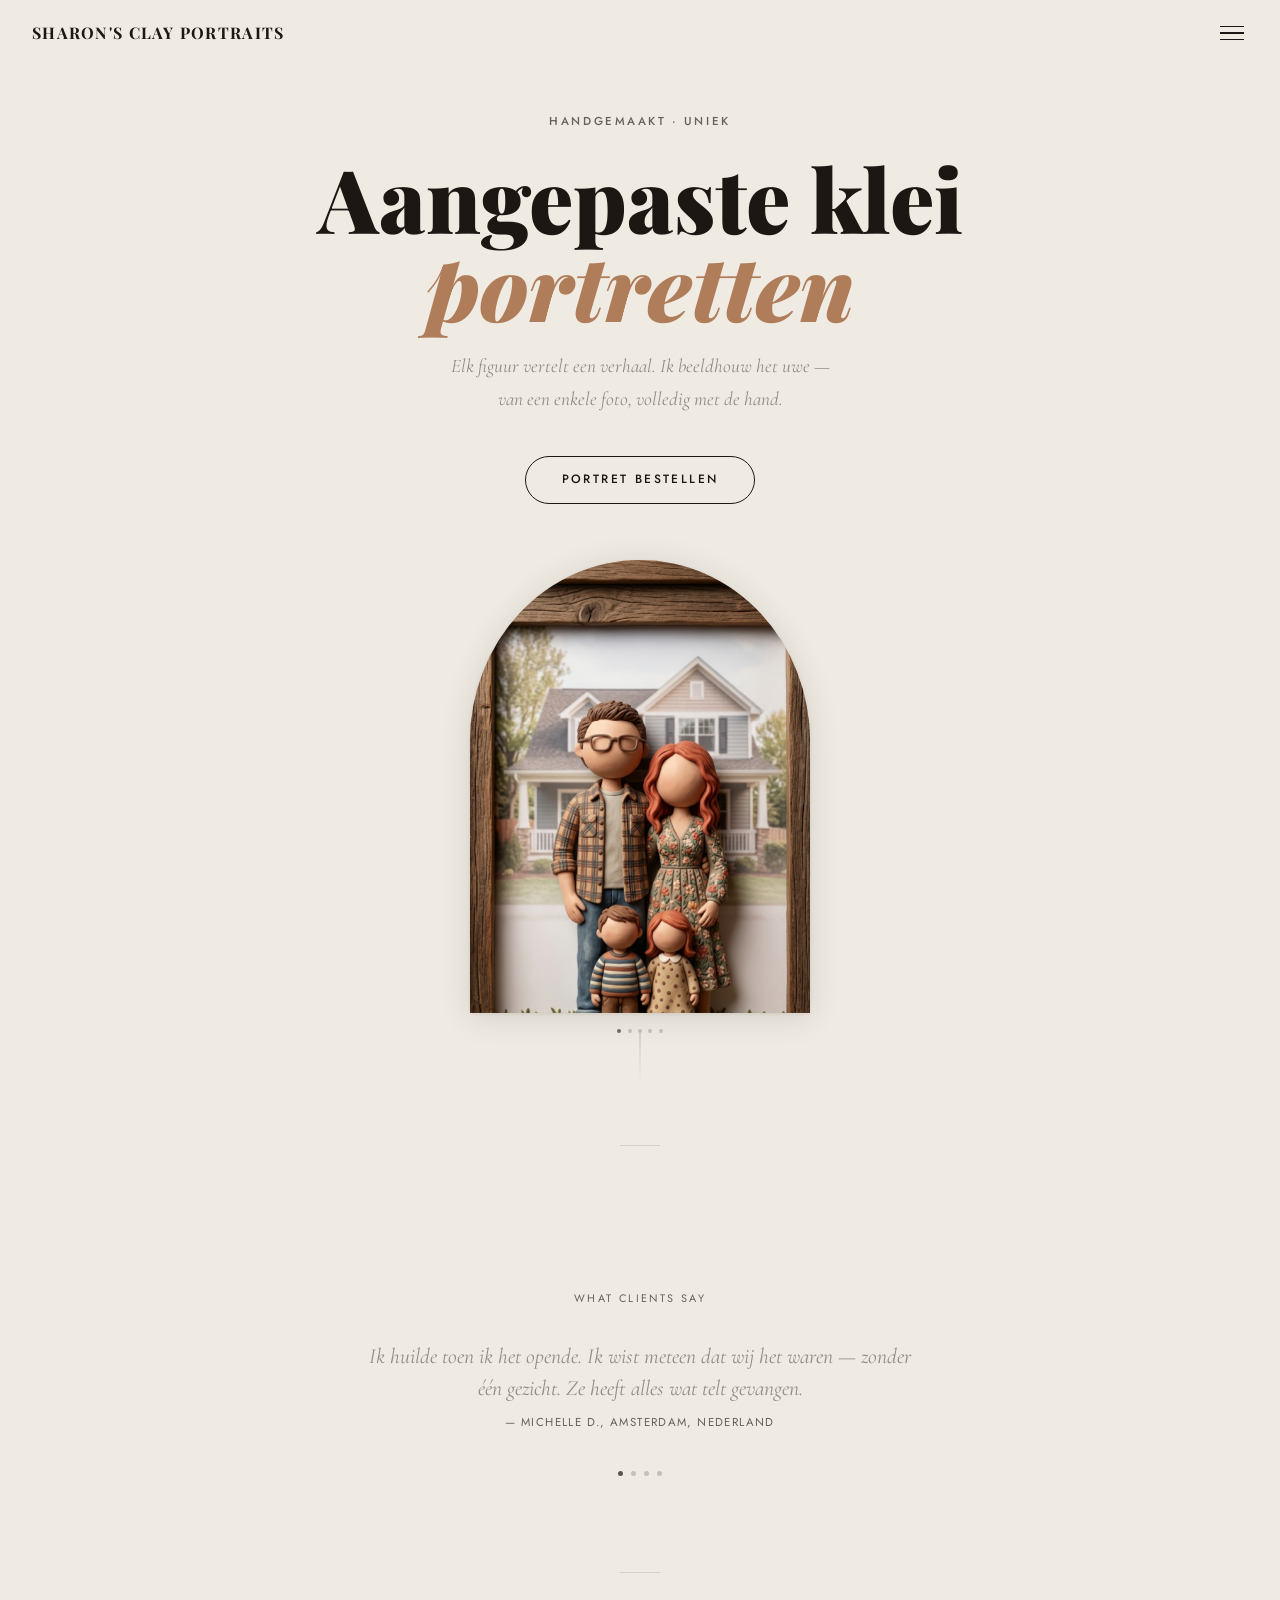
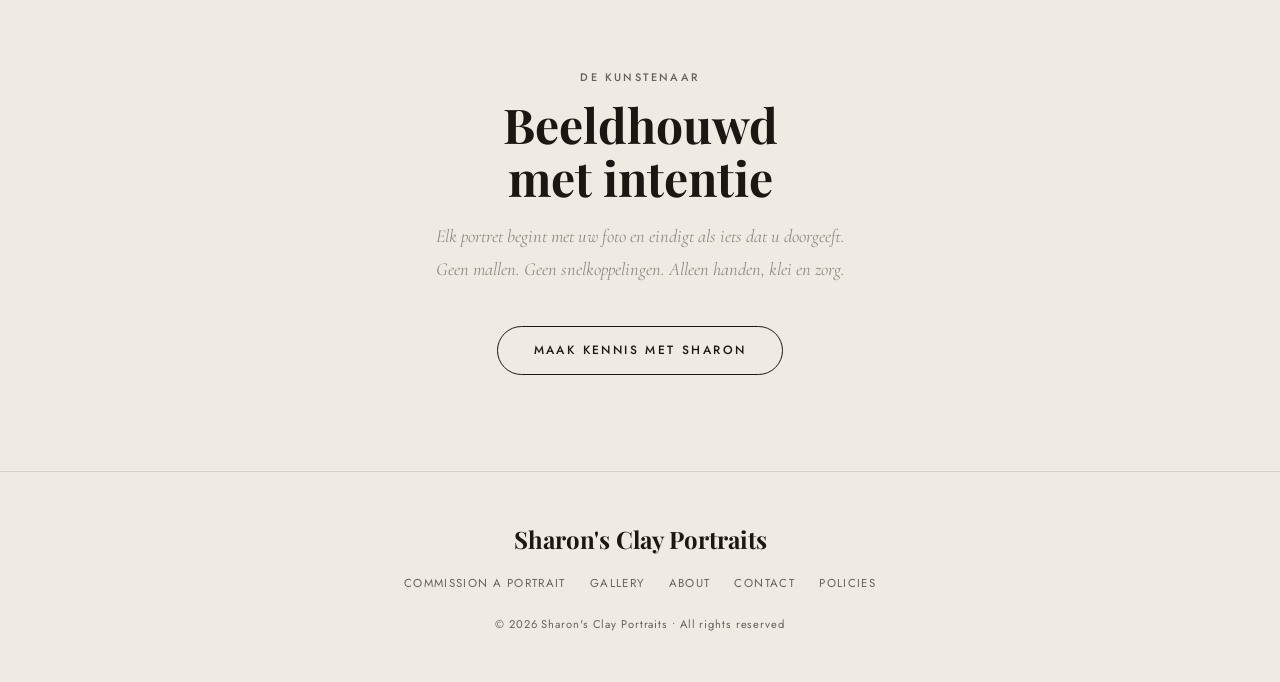
==== index.html @ 054ac124 "Update index.html via Art Settings Engine" ====
<!DOCTYPE html>
<html lang="en">
<head>
<meta charset="UTF-8"/>
<meta name="viewport" content="width=device-width,initial-scale=1.0"/>
<title>Sharon's Clay Portraits — Sharon's Clay Portraits</title>
<link rel="preconnect" href="https://fonts.googleapis.com"/>
<link rel="preconnect" href="https://fonts.gstatic.com" crossorigin/>
<link rel="stylesheet" href="https://fonts.googleapis.com/css2?family=Playfair+Display:ital,wght@0,700;0,900;1,400;1,700&family=Cormorant+Garamond:ital,wght@0,300;0,400;1,300;1,400&family=Jost:wght@300;400;500&display=swap" media="print" onload="this.media='all';"/>
<noscript><link rel="stylesheet" href="https://fonts.googleapis.com/css2?family=Playfair+Display:ital,wght@0,700;0,900;1,400;1,700&family=Cormorant+Garamond:ital,wght@0,300;0,400;1,300;1,400&family=Jost:wght@300;400;500&display=swap"/></noscript>
<link rel="stylesheet" href="style.css"/>
<body>
<nav class="nav-overlay" id="navOverlay">
  <a href="index.html">Home</a>
  <a href="gallery.html">Gallery</a>
  <a href="commissions.html">Commission a Portrait</a>
  <a href="about.html">About the Artist</a>
  <a href="testimonials.html">Testimonials</a>
  <a href="contact.html">Contact</a>
  <a href="policies.html">Policies</a>
  <a href="care.html">Care Instructions</a>
  <a href="gift-certificates.html">Gift Certificates</a>
  <span class="nav-close-hint">Press ESC or tap anywhere to close</span>
</nav>
<header id="siteHeader">
  <a class="site-name" href="index.html">Sharon's Clay Portraits</a>
  <button class="hamburger" id="hamburger" aria-label="Menu"><span></span><span></span><span></span></button>
</header>
<div id="lightbox" style="position:fixed;inset:0;z-index:300;background:rgba(0,0,0,0.92);display:flex;flex-direction:column;align-items:center;justify-content:center;padding:2rem;opacity:0;pointer-events:none;transition:opacity 0.4s;">
<button id="lbClose" style="position:absolute;top:1.5rem;right:1.5rem;background:none;border:none;cursor:pointer;color:rgba(240,235,226,0.5);font-size:2rem;line-height:1;">&times;</button>
<div id="lbArch" style="width:min(320px,80vw);aspect-ratio:auto;border-radius:12px;overflow:hidden;max-height:75vh;box-shadow:0 8px 64px rgba(0,0,0,0.5);transform:scale(0.88);transition:transform 0.4s;"><div id="lbInner" style="width:100%;height:100%;background:var(--arch-bg);"></div></div>
<div style="margin-top:1.5rem;text-align:center;"><p id="lbCap" style="font-family:'Cormorant Garamond',serif;font-style:italic;font-size:1.05rem;color:rgba(240,235,226,0.7);margin-bottom:1rem;"></p><a href="gallery.html" style="font-family:'Jost',sans-serif;font-size:0.72rem;letter-spacing:0.18em;text-transform:uppercase;color:var(--parchment);text-decoration:none;border-bottom:1px solid rgba(240,235,226,0.3);padding-bottom:2px;">View Full Gallery &rarr;</a></div></div>
<section style="min-height:100svh;display:flex;flex-direction:column;align-items:center;justify-content:flex-start;padding:7rem 2rem 4rem;text-align:center;overflow-x:hidden;width:100%;">
  <div>
    <p style="font-family:'Jost',sans-serif;font-size:0.72rem;font-weight:500;letter-spacing:0.22em;text-transform:uppercase;color:var(--muted);margin-bottom:1.5rem;opacity:0;animation:fadeUp 0.8s 0.2s forwards;">Handgemaakt · Uniek</p>
    <h1 style="font-family:'Playfair Display',serif;font-size:clamp(3rem,11vw,5.5rem);font-weight:900;line-height:1.0;color:var(--ink);margin-bottom:1.25rem;max-width:680px;opacity:0;animation:fadeUp 0.8s 0.35s forwards;">Aangepaste klei<br><em style="font-style:italic;color:var(--clay);">portretten</em></h1>
    <p style="font-family:'Cormorant Garamond',serif;font-size:1.2rem;font-style:italic;color:var(--ink-soft);max-width:380px;margin:0 auto 2.5rem;line-height:1.7;opacity:0;animation:fadeUp 0.8s 0.5s forwards;">Elk figuur vertelt een verhaal. Ik beeldhouw het uwe — van een enkele foto, volledig met de hand.</p>
    <a href="commissions.html" class="btn-outline" style="margin-bottom:3.5rem;opacity:0;animation:fadeUp 0.8s 0.65s forwards;">Portret bestellen</a>
  </div>
  <div style="width:min(340px,calc(100vw - 4rem));margin:0 auto;opacity:0;animation:fadeUp 1s 0.8s forwards;position:relative;cursor:pointer;align-self:center;" id="archWrap">
    <div class="arch-frame" style="border-radius:50% 50% 0 0/40% 40% 0 0;">
<div class="arch-slide active" data-label="Aangepast kleien portret — besteld van uw foto"><img src="portrait1.png" alt="Aangepast kleien portret — besteld van uw foto" style="width:100%;height:100%;object-fit:cover;"/></div>
<div class="arch-slide" data-label="Elk detail met de hand geboetseerd"><img src="portrait2.png" alt="Elk detail met de hand geboetseerd" style="width:100%;height:100%;object-fit:cover;"/></div>
<div class="arch-slide" data-label="Een cadeau dat voor altijd wordt bewaard"><img src="portrait3.png" alt="Een cadeau dat voor altijd wordt bewaard" style="width:100%;height:100%;object-fit:cover;"/></div>
<div class="arch-slide" data-label="Muurkunst voor in huis — met de hand gemaakt"><img src="portrait4.png" alt="Muurkunst voor in huis — met de hand gemaakt" style="width:100%;height:100%;object-fit:cover;"/></div>
<div class="arch-slide" data-label="Van foto naar iets onvervangbaars"><img src="portrait5.png" alt="Van foto naar iets onvervangbaars" style="width:100%;height:100%;object-fit:cover;"/></div>
      <div id="archHint" style="position:absolute;inset:0;background:rgba(0,0,0,0);border-radius:inherit;display:flex;align-items:center;justify-content:center;opacity:0;transition:opacity 0.3s,background 0.3s;pointer-events:none;"><span style="font-family:'Jost',sans-serif;font-size:0.7rem;letter-spacing:0.18em;text-transform:uppercase;color:#fff;background:rgba(0,0,0,0.55);padding:0.5rem 1.2rem;border-radius:100px;backdrop-filter:blur(4px);">View Piece</span></div>
    </div>
    <div class="arch-dots" id="archDots"><span class="active" data-idx="0"></span><span class="" data-idx="1"></span><span class="" data-idx="2"></span><span class="" data-idx="3"></span><span class="" data-idx="4"></span></div>
    <div class="arch-stem"></div>
  </div>
</section>
<div style="width:40px;height:1px;background:var(--border);margin:0 auto 4rem;"></div>
<section style="padding:5rem 2rem 6rem;text-align:center;">
<style>.testimonial-item{display:none;flex-direction:column;align-items:center;justify-content:center;text-align:center;padding:0 1rem;}.testimonial-item.active{display:flex;}#tDots span{width:5px;height:5px;border-radius:50%;background:var(--ink);opacity:0.2;transition:opacity 0.3s;cursor:pointer;}#tDots span.active{opacity:0.7;}.testimonial-quote{font-size:clamp(1rem,3.5vw,1.35rem);}</style>
  <p style="font-family:'Jost',sans-serif;font-size:0.68rem;letter-spacing:0.22em;text-transform:uppercase;color:var(--muted);margin-bottom:2rem;">What clients say</p>
  <div id="tCarousel" style="position:relative;min-height:4rem;max-width:600px;margin:0 auto 2.5rem;cursor:pointer;overflow:hidden;">
<div class="testimonial-item active"><p class="testimonial-quote">Ik huilde toen ik het opende. Ik wist meteen dat wij het waren — zonder één gezicht. Ze heeft alles wat telt gevangen.</p><p class="testimonial-author">— Michelle D., Amsterdam, Nederland</p></div>
<div class="testimonial-item"><p class="testimonial-quote">Het meest attente cadeau dat ik ooit heb gegeven. Mijn moeder hield het tien minuten vast zonder een woord te zeggen. Geen gezicht nodig — het was onmiskenbaar zij.</p><p class="testimonial-author">— Thomas B., Brussel, België</p></div>
<div class="testimonial-item"><p class="testimonial-quote">Ze heeft gevangen hoe hij altijd stond, hoe hij zijn handen hield. Ik had geen gezicht nodig. Ik had hem nodig. En hier is hij.</p><p class="testimonial-author">— Katrien V., Gent, België</p></div>
<div class="testimonial-item"><p class="testimonial-quote">Mijn oma fluisterde: 'Dat ben ik toch?' Geen ogen, geen mond — en toch wist ze het. Sharons werk is buitengewoon.</p><p class="testimonial-author">— Sarah M., Rotterdam, Nederland</p></div>
  </div>
  <div id="tDots" style="display:flex;justify-content:center;gap:0.5rem;"><span class="active" data-idx="0"></span><span class="" data-idx="1"></span><span class="" data-idx="2"></span><span class="" data-idx="3"></span></div>
</section>
<div style="width:40px;height:1px;background:var(--border);margin:0 auto 4rem;" class="reveal"></div>
<section style="padding:2rem 2rem 6rem;text-align:center;max-width:600px;margin:0 auto;" class="reveal">
  <p class="section-label">De kunstenaar</p>
  <h2 style="font-family:'Playfair Display',serif;font-size:clamp(2rem,7vw,3rem);font-weight:700;line-height:1.1;margin-bottom:1rem;color:var(--ink);">Beeldhouwd<br>met intentie</h2>
  <p style="font-family:'Cormorant Garamond',serif;font-size:1.15rem;color:var(--ink-soft);max-width:420px;margin:0 auto 2.5rem;font-style:italic;line-height:1.8;">Elk portret begint met uw foto en eindigt als iets dat u doorgeeft. Geen mallen. Geen snelkoppelingen. Alleen handen, klei en zorg.</p>
  <a href="about.html" class="btn-outline">Maak kennis met Sharon</a>
</section>
<footer class="reveal">
  <div class="footer-name">Sharon's Clay Portraits</div>
  <div class="footer-links" style="display:flex;justify-content:center;gap:1.5rem;margin-bottom:1.5rem;flex-wrap:wrap;">
    <a href="commissions.html">Commission a Portrait</a>
    <a href="gallery.html">Gallery</a>
    <a href="about.html">About</a>
    <a href="contact.html">Contact</a>
    <a href="policies.html">Policies</a>
  </div>
  <p style="font-family:'Jost',sans-serif;font-size:0.7rem;color:var(--muted);letter-spacing:0.08em;">&copy; 2026 Sharon's Clay Portraits&nbsp;&bull;&nbsp;All rights reserved</p>
</footer>
<script>
var _hbg=document.getElementById("hamburger"),_nov=document.getElementById("navOverlay");
_hbg.addEventListener("click",function(){var o=_nov.classList.toggle("open");_hbg.classList.toggle("open",o);document.body.style.overflow=o?"hidden":"";});
_nov.addEventListener("click",function(e){if(e.target===_nov||e.target.classList.contains("nav-close-hint")){_nov.classList.remove("open");_hbg.classList.remove("open");document.body.style.overflow="";}});
document.addEventListener("keydown",function(e){if(e.key==="Escape"){_nov.classList.remove("open");_hbg.classList.remove("open");closeLB();document.body.style.overflow="";}});
window.addEventListener("scroll",function(){document.getElementById("siteHeader").classList.toggle("scrolled",window.scrollY>60);},{passive:true});
var _as=document.querySelectorAll(".arch-slide"),_ad=document.querySelectorAll("#archDots span"),_ac=0;
function archGoTo(idx){_as[_ac].classList.remove("active");if(_ad[_ac])_ad[_ac].classList.remove("active");_ac=(idx+_as.length)%_as.length;_as[_ac].classList.add("active");if(_ad[_ac])_ad[_ac].classList.add("active");}
var _at=setInterval(function(){archGoTo(_ac+1);},6000);
var _paused=false;
document.querySelectorAll("#archDots span").forEach(function(d){d.addEventListener("click",function(e){e.stopPropagation();archGoTo(parseInt(d.dataset.idx));clearInterval(_at);_at=setInterval(function(){archGoTo(_ac+1);},6000);});});
var lb=document.getElementById("lightbox"),lbArch=document.getElementById("lbArch");
function openLB(){clearInterval(_at);_paused=true;lb.style.opacity="1";lb.style.pointerEvents="all";lbArch.style.transform="scale(1)";document.body.style.overflow="hidden";}
function closeLB(){lb.style.opacity="0";lb.style.pointerEvents="none";lbArch.style.transform="scale(0.88)";document.body.style.overflow="";_paused=false;_at=setInterval(function(){archGoTo(_ac+1);},6000);}
document.getElementById("archWrap").addEventListener("click",function(e){
  if(e.target.closest("#archDots"))return;
  var inner=document.getElementById("lbInner"),img=_as[_ac].querySelector("img");
  inner.innerHTML=img?"<img src='"+img.src+"' style='width:100%;height:100%;object-fit:cover;'/>":"";
  inner.style.background=img?"transparent":"var(--arch-bg)";
  document.getElementById("lbCap").textContent=_as[_ac].dataset.label||"";
  openLB();
});
document.getElementById("lbClose").addEventListener("click",closeLB);
lb.addEventListener("click",function(e){if(e.target===lb)closeLB();});
var aw=document.getElementById("archWrap"),ah=document.getElementById("archHint");
aw.addEventListener("mouseenter",function(){ah.style.opacity="1";ah.style.background="rgba(0,0,0,0.25)";clearInterval(_at);_paused=true;});
aw.addEventListener("mouseleave",function(){ah.style.opacity="0";ah.style.background="rgba(0,0,0,0)";_paused=false;_at=setInterval(function(){archGoTo(_ac+1);},6000);});
var _ti=document.querySelectorAll(".testimonial-item"),_td=document.querySelectorAll("#tDots span"),_tc=0,_tp=false;
function tGoTo(idx){_ti[_tc].classList.remove("active");if(_td[_tc])_td[_tc].classList.remove("active");_tc=(idx+_ti.length)%_ti.length;_ti[_tc].classList.add("active");if(_td[_tc])_td[_tc].classList.add("active");}
setInterval(function(){if(!_tp)tGoTo(_tc+1);},4000);
var tc=document.getElementById("tCarousel");
tc.addEventListener("mouseenter",function(){_tp=true;});
tc.addEventListener("mouseleave",function(){_tp=false;});
tc.addEventListener("click",function(){window.location.href="testimonials.html";});
document.querySelectorAll("#tDots span").forEach(function(d){d.addEventListener("click",function(e){e.stopPropagation();tGoTo(parseInt(d.dataset.idx));});});
function _checkReveals(){document.querySelectorAll(".reveal:not(.visible)").forEach(function(r){var rect=r.getBoundingClientRect();if(rect.top<window.innerHeight-40)r.classList.add("visible");});};
_checkReveals();window.addEventListener("scroll",_checkReveals,{passive:true});
(function(){
function doTranslate(lang){
  var lm2=document.getElementById("langMenu");if(lm2)lm2.style.display="none";
  if(lang==="en"){document.cookie="googtrans=;path=/;expires=Thu,01 Jan 1970 00:00:00 GMT";document.cookie="googtrans=;path=/;domain="+location.hostname+";expires=Thu,01 Jan 1970 00:00:00 GMT";location.reload();return;}
  document.cookie="googtrans=/en/"+lang+";path=/";document.cookie="googtrans=/en/"+lang+";path=/;domain="+location.hostname;
  var sel=document.querySelector(".goog-te-combo");if(sel){sel.value=lang;sel.dispatchEvent(new Event("change"));}else{location.reload();}
}
})();
</script>
</body>
</html>
---- style.css ----
*,*::before,*::after{box-sizing:border-box;margin:0;padding:0;}
@font-face{font-family:"Playfair Display";font-display:swap;}
@font-face{font-family:"Cormorant Garamond";font-display:swap;}
@font-face{font-family:"Jost";font-display:swap;}
:root{--parchment:#f0ebe2;--parchment-dark:#29241e;--parchment-mid:#29241e;--ink:#1c1712;--ink-soft:#918c84;--clay:#b07d5a;--clay-light:#c8a48c;--clay-pale:#ba8e6e;--muted:#66615b;--border:rgba(28,23,18,0.12);--nav-bg:#2d4a3e;--arch-bg:#c4a882;--shadow:0 2px 20px rgba(0,0,0,0.08),0 1px 4px rgba(0,0,0,0.05);}
html{scroll-behavior:smooth;}body{background:var(--parchment);color:var(--ink);font-family:"Cormorant Garamond",Georgia,"Times New Roman",serif;font-size:18px;line-height:1.6;overflow-x:hidden;}
.demo-banner{position:relative;z-index:200;font-family:"Jost",sans-serif;}
header{position:fixed;top:0;left:0;right:0;z-index:100;display:flex;align-items:center;justify-content:space-between;padding:1.25rem 2rem;transition:background 0.4s,backdrop-filter 0.4s,top 0.3s;}
body.has-banner header{top:2.2rem;}
body.has-banner .page-header{padding-top:10rem;}
.translated-ltr header,.translated-rtl header{top:39px;}
.translated-ltr body.has-banner header,.translated-rtl body.has-banner header{top:calc(39px + 2.2rem);}
#goog-gt-tt{display:none!important;}
header.scrolled{background:rgba(240,235,226,0.92);backdrop-filter:blur(12px);border-bottom:1px solid var(--border);}
.site-name{font-family:"Playfair Display",serif;font-size:1rem;font-weight:700;letter-spacing:0.08em;text-transform:uppercase;color:var(--ink);text-decoration:none;}
.hamburger{background:none;border:none;cursor:pointer;padding:0.25rem;display:flex;flex-direction:column;gap:5px;z-index:200;}
.hamburger span{display:block;width:24px;height:1.5px;background:var(--ink);transition:all 0.35s cubic-bezier(0.4,0,0.2,1);transform-origin:center;}
.hamburger.open span:nth-child(1){transform:translateY(6.5px) rotate(45deg);}
.hamburger.open span:nth-child(2){opacity:0;transform:scaleX(0);}
.hamburger.open span:nth-child(3){transform:translateY(-6.5px) rotate(-45deg);}
.nav-overlay{position:fixed;inset:0;background:var(--ink);z-index:150;display:flex;flex-direction:column;align-items:center;justify-content:flex-start;gap:0;opacity:0;pointer-events:none;transition:opacity 0.4s cubic-bezier(0.4,0,0.2,1);overflow-y:auto;overflow-x:hidden;padding:5rem 2rem 3rem;-webkit-overflow-scrolling:touch;}
.nav-overlay.open{opacity:1;pointer-events:all;}
.nav-overlay a{font-family:"Playfair Display",serif;font-size:clamp(1.6rem,5vw,3rem);font-weight:700;color:var(--parchment);text-decoration:none;opacity:0;transform:translateY(20px);transition:opacity 0.4s,transform 0.4s,color 0.2s;}
.nav-overlay.open a{opacity:1;transform:translateY(0);}
.nav-overlay a{width:100%;text-align:center;padding:0.5rem 0;}
.nav-overlay.open a:nth-child(1){transition-delay:0.05s;}
.nav-overlay.open a:nth-child(2){transition-delay:0.10s;}
.nav-overlay.open a:nth-child(3){transition-delay:0.15s;}
.nav-overlay.open a:nth-child(4){transition-delay:0.20s;}
.nav-overlay.open a:nth-child(5){transition-delay:0.25s;}
.nav-overlay.open a:nth-child(6){transition-delay:0.30s;}
.nav-overlay.open a:nth-child(7){transition-delay:0.35s;}
.nav-overlay a:hover{color:var(--clay-light);}
.nav-close-hint{margin-top:1rem;font-family:"Jost",sans-serif;font-size:0.72rem;letter-spacing:0.15em;text-transform:uppercase;color:rgba(240,235,226,0.3);text-align:center;}
.arch-frame{width:100%;aspect-ratio:3/4;border-radius:50% 50% 0 0/40% 40% 0 0;overflow:hidden;background:var(--arch-bg);box-shadow:0 4px 32px rgba(0,0,0,0.12),0 1px 4px rgba(0,0,0,0.08);position:relative;will-change:transform;transform:translateZ(0);backface-visibility:hidden;}
.arch-frame img{width:100%;height:100%;object-fit:cover;object-position:center top;display:block;transition:transform 0.6s cubic-bezier(0.4,0,0.2,1);}
.arch-slide{position:absolute;inset:0;opacity:0;transition:opacity 1.2s cubic-bezier(0.4,0,0.2,1);will-change:opacity;backface-visibility:hidden;}
.arch-slide.active{opacity:1;}
.arch-stem{width:1.5px;height:48px;background:linear-gradient(to bottom,var(--border),transparent);margin:0 auto;}
.arch-dots{display:flex;justify-content:center;gap:0.4rem;margin-top:1rem;}
.arch-dots span{width:4px;height:4px;border-radius:50%;background:var(--ink);opacity:0.2;transition:opacity 0.3s;cursor:pointer;}
.arch-dots span.active{opacity:0.6;}
.btn-outline{display:inline-block;font-family:"Jost",sans-serif;font-size:0.75rem;font-weight:500;letter-spacing:0.2em;text-transform:uppercase;color:var(--ink);text-decoration:none;border:1.5px solid var(--ink);border-radius:100px;padding:0.85rem 2.25rem;transition:background 0.25s,color 0.25s;}
.btn-outline:hover{background:var(--ink);color:var(--parchment);}
.t-card{break-inside:avoid;background:#fff;border-radius:16px;border:1px solid var(--border);box-shadow:var(--shadow);padding:1.5rem;margin-bottom:1.5rem;display:flex;flex-direction:column;gap:1rem;transition:transform 0.3s,box-shadow 0.3s;}
.t-card:hover{transform:translateY(-3px);box-shadow:0 8px 32px rgba(0,0,0,0.12);}
.t-card.text-only{background:var(--parchment-mid);border-color:transparent;}
.t-arch{width:100px;height:130px;border-radius:50% 50% 0 0/40% 40% 0 0;overflow:hidden;cursor:pointer;position:relative;flex-shrink:0;box-shadow:0 2px 12px rgba(0,0,0,0.1);transition:transform 0.3s;}
.t-arch:hover{transform:scale(1.04);}
.t-name{font-family:"Playfair Display",serif;font-size:1rem;font-weight:700;color:var(--ink);line-height:1.2;}
.t-location{font-family:"Jost",sans-serif;font-size:0.68rem;letter-spacing:0.1em;text-transform:uppercase;color:var(--muted);margin-top:0.2rem;}
.t-piece-label{font-family:"Cormorant Garamond",serif;font-style:italic;font-size:0.85rem;color:var(--clay);margin-top:0.3rem;}
.t-quote{font-family:"Cormorant Garamond",serif;font-size:1.1rem;font-style:italic;color:var(--ink-soft);line-height:1.65;position:relative;padding-left:1.1rem;}
.t-quote::before{content:"\201C";position:absolute;left:0;top:-0.15rem;font-size:2rem;line-height:1;color:var(--clay);opacity:0.4;font-style:normal;}
.price-card{background:#fff;border:1px solid var(--border);border-radius:16px;padding:1.75rem 1.5rem;box-shadow:var(--shadow);text-align:center;transition:transform 0.3s,box-shadow 0.3s;position:relative;}
.price-card:hover{transform:translateY(-4px);box-shadow:0 8px 32px rgba(0,0,0,0.12);}
.price-card.featured{border-color:var(--clay);background:var(--clay-pale);}
.price-amount{font-family:"Playfair Display",serif;font-size:2.25rem;font-weight:900;color:var(--clay);line-height:1;margin-bottom:0.25rem;}
.page-header{padding:8rem 2rem 3rem;text-align:center;border-bottom:1px solid var(--border);margin-bottom:4rem;}
.page-eyebrow{font-family:"Jost",sans-serif;font-size:0.68rem;font-weight:500;letter-spacing:0.22em;text-transform:uppercase;color:var(--muted);margin-bottom:1rem;}
.page-title{font-family:"Playfair Display",serif;font-size:clamp(2.5rem,8vw,4rem);font-weight:900;line-height:1.0;color:var(--ink);margin-bottom:1rem;}
.page-title em{font-style:italic;color:var(--clay);}
.section-label{font-family:"Jost",sans-serif;font-size:0.68rem;font-weight:500;letter-spacing:0.22em;text-transform:uppercase;color:var(--muted);margin-bottom:0.75rem;}
.section-title{font-family:"Playfair Display",serif;font-size:clamp(1.75rem,5vw,2.5rem);font-weight:700;color:var(--ink);line-height:1.1;margin-bottom:1.25rem;}
.testimonial-quote{font-family:"Cormorant Garamond",serif;font-size:1.35rem;font-style:italic;color:var(--ink-soft);line-height:1.5;}
.testimonial-author{font-family:"Jost",sans-serif;font-size:0.72rem;letter-spacing:0.12em;text-transform:uppercase;color:var(--muted);margin-top:0.5rem;}
footer{border-top:1px solid var(--border);padding:3rem 2rem;text-align:center;}
.footer-name{font-family:"Playfair Display",serif;font-size:1.5rem;font-weight:700;color:var(--ink);margin-bottom:1rem;}
.footer-links a,.social-row a:hover{color:var(--ink);}
.footer-links a{font-family:"Jost",sans-serif;font-size:0.72rem;letter-spacing:0.12em;text-transform:uppercase;color:var(--muted);text-decoration:none;transition:color 0.2s;}
.social-row{display:flex;justify-content:center;gap:1.25rem;margin-bottom:1.5rem;}
.social-row a{color:var(--muted);transition:color 0.2s;text-decoration:none;}
.frame-arch{border-radius:50% 50% 0 0/40% 40% 0 0 !important;}
.t-arch{border-radius:50% 50% 0 0/40% 40% 0 0;}
.frame-circle{border-radius:50% !important;}
.frame-rounded{border-radius:16px !important;}
.frame-square{border-radius:4px !important;}
.frame-oval{border-radius:50% !important;aspect-ratio:3/4 !important;}
.ui-font{font-family:"Jost",sans-serif;}
.reveal{opacity:0;transform:translateY(20px);transition:opacity 0.7s cubic-bezier(0.4,0,0.2,1),transform 0.7s cubic-bezier(0.4,0,0.2,1);}
.reveal.visible{opacity:1;transform:none;}
@keyframes fadeUp{from{opacity:0;transform:translateY(18px);}to{opacity:1;transform:translateY(0);}}
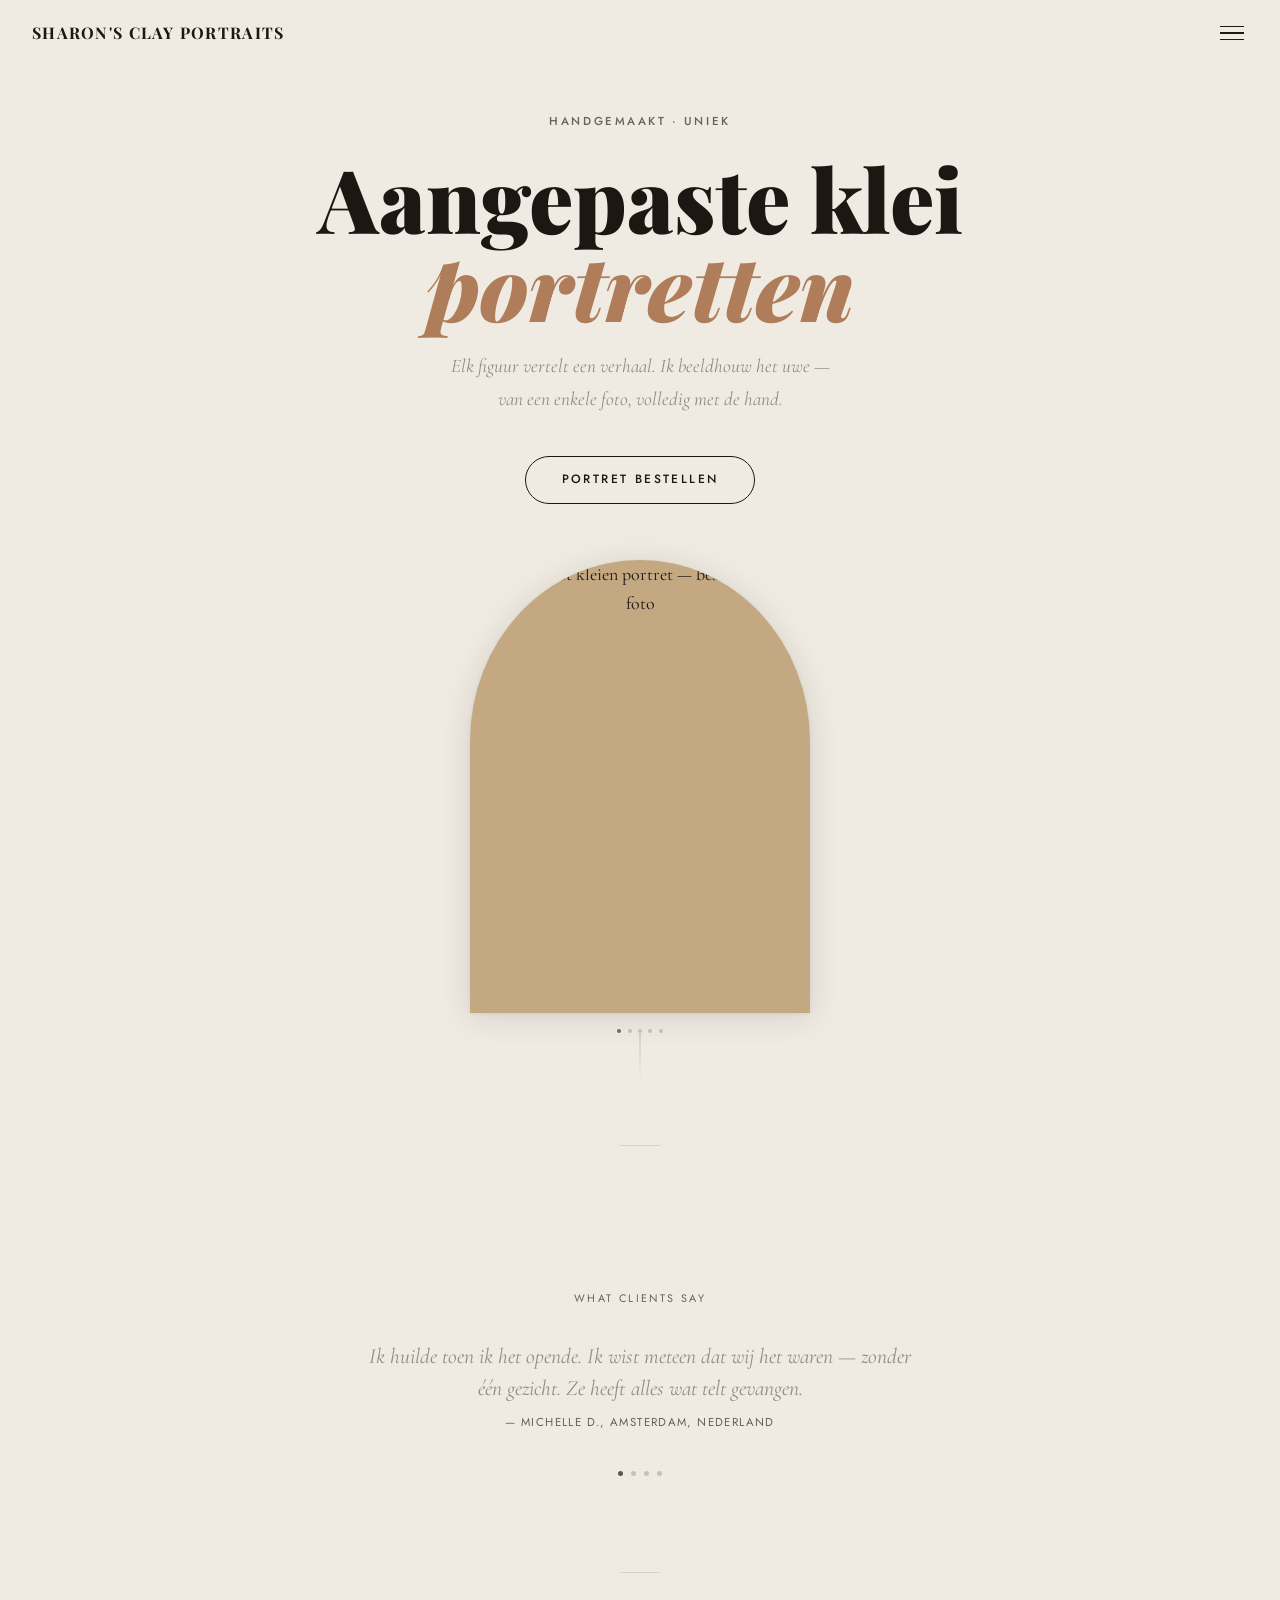
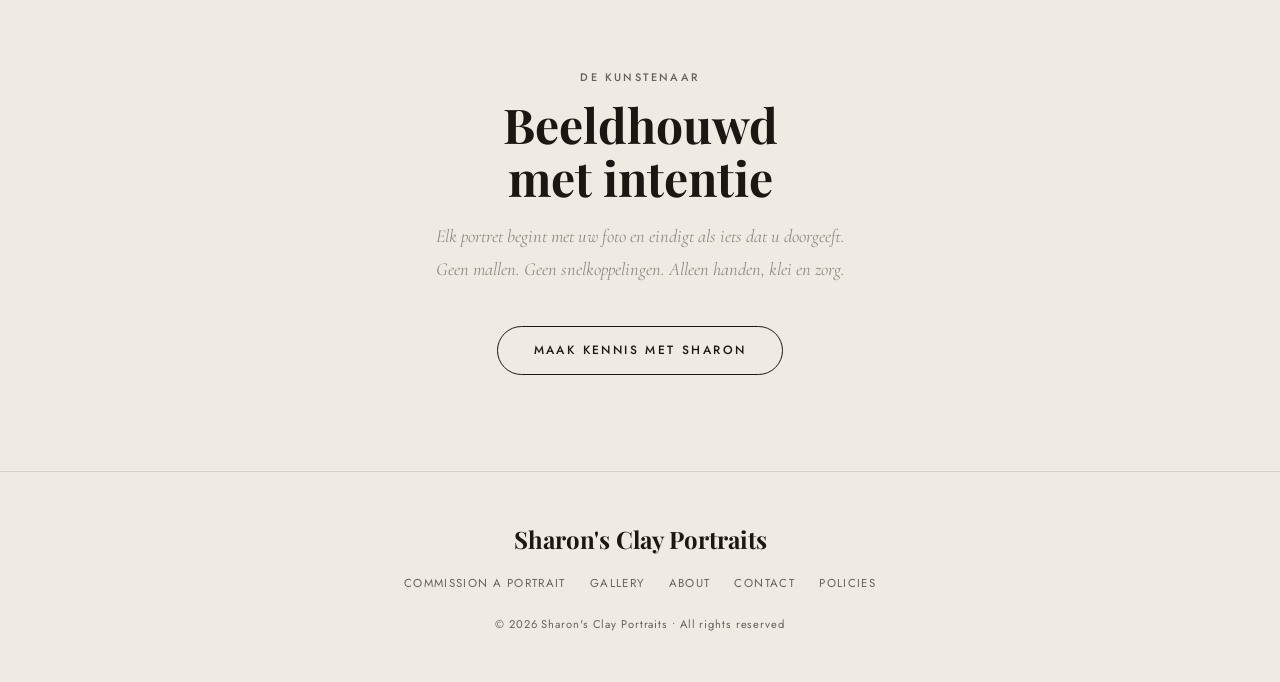
==== commit bfce4c32: "Update index.html via Art Settings Engine" ====
--- a/index.html
+++ b/index.html
@@ -4,13 +4,18 @@
 <meta charset="UTF-8"/>
 <meta name="viewport" content="width=device-width,initial-scale=1.0"/>
 <title>Sharon's Clay Portraits — Sharon's Clay Portraits</title>
+<link rel="manifest" href="manifest.json"/>
+<link rel="icon" href="icon-192.png" type="image/png"/>
+<link rel="apple-touch-icon" href="apple-touch-icon.png"/>
 <link rel="preconnect" href="https://fonts.googleapis.com"/>
 <link rel="preconnect" href="https://fonts.gstatic.com" crossorigin/>
 <link rel="stylesheet" href="https://fonts.googleapis.com/css2?family=Playfair+Display:ital,wght@0,700;0,900;1,400;1,700&family=Cormorant+Garamond:ital,wght@0,300;0,400;1,300;1,400&family=Jost:wght@300;400;500&display=swap" media="print" onload="this.media='all';"/>
 <noscript><link rel="stylesheet" href="https://fonts.googleapis.com/css2?family=Playfair+Display:ital,wght@0,700;0,900;1,400;1,700&family=Cormorant+Garamond:ital,wght@0,300;0,400;1,300;1,400&family=Jost:wght@300;400;500&display=swap"/></noscript>
 <link rel="stylesheet" href="style.css"/>
+</head>
 <body>
 <nav class="nav-overlay" id="navOverlay">
+  <a href="#" class="nav-install-link" onclick="installApp();return false;">Add to Home Screen</a>
   <a href="index.html">Home</a>
   <a href="gallery.html">Gallery</a>
   <a href="commissions.html">Commission a Portrait</a>
@@ -39,11 +44,11 @@
   </div>
   <div style="width:min(340px,calc(100vw - 4rem));margin:0 auto;opacity:0;animation:fadeUp 1s 0.8s forwards;position:relative;cursor:pointer;align-self:center;" id="archWrap">
     <div class="arch-frame" style="border-radius:50% 50% 0 0/40% 40% 0 0;">
-<div class="arch-slide active" data-label="Aangepast kleien portret — besteld van uw foto"><img src="portrait1.png" alt="Aangepast kleien portret — besteld van uw foto" style="width:100%;height:100%;object-fit:cover;"/></div>
-<div class="arch-slide" data-label="Elk detail met de hand geboetseerd"><img src="portrait2.png" alt="Elk detail met de hand geboetseerd" style="width:100%;height:100%;object-fit:cover;"/></div>
-<div class="arch-slide" data-label="Een cadeau dat voor altijd wordt bewaard"><img src="portrait3.png" alt="Een cadeau dat voor altijd wordt bewaard" style="width:100%;height:100%;object-fit:cover;"/></div>
-<div class="arch-slide" data-label="Muurkunst voor in huis — met de hand gemaakt"><img src="portrait4.png" alt="Muurkunst voor in huis — met de hand gemaakt" style="width:100%;height:100%;object-fit:cover;"/></div>
-<div class="arch-slide" data-label="Van foto naar iets onvervangbaars"><img src="portrait5.png" alt="Van foto naar iets onvervangbaars" style="width:100%;height:100%;object-fit:cover;"/></div>
+<div class="arch-slide active" data-label="Aangepast kleien portret — besteld van uw foto"><img src="images/portrait1.jpg" alt="Aangepast kleien portret — besteld van uw foto" style="width:100%;height:100%;object-fit:cover;"/></div>
+<div class="arch-slide" data-label="Elk detail met de hand geboetseerd"><img src="images/portrait2.png" alt="Elk detail met de hand geboetseerd" style="width:100%;height:100%;object-fit:cover;"/></div>
+<div class="arch-slide" data-label="Een cadeau dat voor altijd wordt bewaard"><img src="images/portrait3.png" alt="Een cadeau dat voor altijd wordt bewaard" style="width:100%;height:100%;object-fit:cover;"/></div>
+<div class="arch-slide" data-label="Muurkunst voor in huis — met de hand gemaakt"><img src="images/portrait4.png" alt="Muurkunst voor in huis — met de hand gemaakt" style="width:100%;height:100%;object-fit:cover;"/></div>
+<div class="arch-slide" data-label="Van foto naar iets onvervangbaars"><img src="images/portrait5.png" alt="Van foto naar iets onvervangbaars" style="width:100%;height:100%;object-fit:cover;"/></div>
       <div id="archHint" style="position:absolute;inset:0;background:rgba(0,0,0,0);border-radius:inherit;display:flex;align-items:center;justify-content:center;opacity:0;transition:opacity 0.3s,background 0.3s;pointer-events:none;"><span style="font-family:'Jost',sans-serif;font-size:0.7rem;letter-spacing:0.18em;text-transform:uppercase;color:#fff;background:rgba(0,0,0,0.55);padding:0.5rem 1.2rem;border-radius:100px;backdrop-filter:blur(4px);">View Piece</span></div>
     </div>
     <div class="arch-dots" id="archDots"><span class="active" data-idx="0"></span><span class="" data-idx="1"></span><span class="" data-idx="2"></span><span class="" data-idx="3"></span><span class="" data-idx="4"></span></div>
@@ -82,6 +87,21 @@
 </footer>
 <script>
 var _hbg=document.getElementById("hamburger"),_nov=document.getElementById("navOverlay");
+var deferredInstallPrompt=null;
+window.addEventListener("beforeinstallprompt",function(e){e.preventDefault();deferredInstallPrompt=e;});
+function installApp(){
+  var isIOS=/iphone|ipad|ipod/i.test(navigator.userAgent);
+  if(isIOS){
+    alert("To install: tap the Share icon, then \"Add to Home Screen\".");
+    return;
+  }
+  if(deferredInstallPrompt){
+    deferredInstallPrompt.prompt();
+    deferredInstallPrompt.userChoice.then(function(){deferredInstallPrompt=null;});
+  } else {
+    alert("To install: open your browser menu and choose \"Install app\" or \"Add to Home Screen\".");
+  }
+}
 _hbg.addEventListener("click",function(){var o=_nov.classList.toggle("open");_hbg.classList.toggle("open",o);document.body.style.overflow=o?"hidden":"";});
 _nov.addEventListener("click",function(e){if(e.target===_nov||e.target.classList.contains("nav-close-hint")){_nov.classList.remove("open");_hbg.classList.remove("open");document.body.style.overflow="";}});
 document.addEventListener("keydown",function(e){if(e.key==="Escape"){_nov.classList.remove("open");_hbg.classList.remove("open");closeLB();document.body.style.overflow="";}});
--- a/style.css
+++ b/style.css
@@ -23,6 +23,8 @@
 .nav-overlay a{font-family:"Playfair Display",serif;font-size:clamp(1.6rem,5vw,3rem);font-weight:700;color:var(--parchment);text-decoration:none;opacity:0;transform:translateY(20px);transition:opacity 0.4s,transform 0.4s,color 0.2s;}
 .nav-overlay.open a{opacity:1;transform:translateY(0);}
 .nav-overlay a{width:100%;text-align:center;padding:0.5rem 0;}
+.nav-install-link{font-family:"Jost",sans-serif !important;font-size:0.72rem !important;font-weight:600 !important;letter-spacing:0.12em;text-transform:uppercase;border:1px solid rgba(240,235,226,0.35);border-radius:100px;padding:0.5rem 1.25rem !important;width:auto !important;margin-bottom:1.5rem;}
+.nav-install-link:hover{border-color:var(--clay-light);}
 .nav-overlay.open a:nth-child(1){transition-delay:0.05s;}
 .nav-overlay.open a:nth-child(2){transition-delay:0.10s;}
 .nav-overlay.open a:nth-child(3){transition-delay:0.15s;}
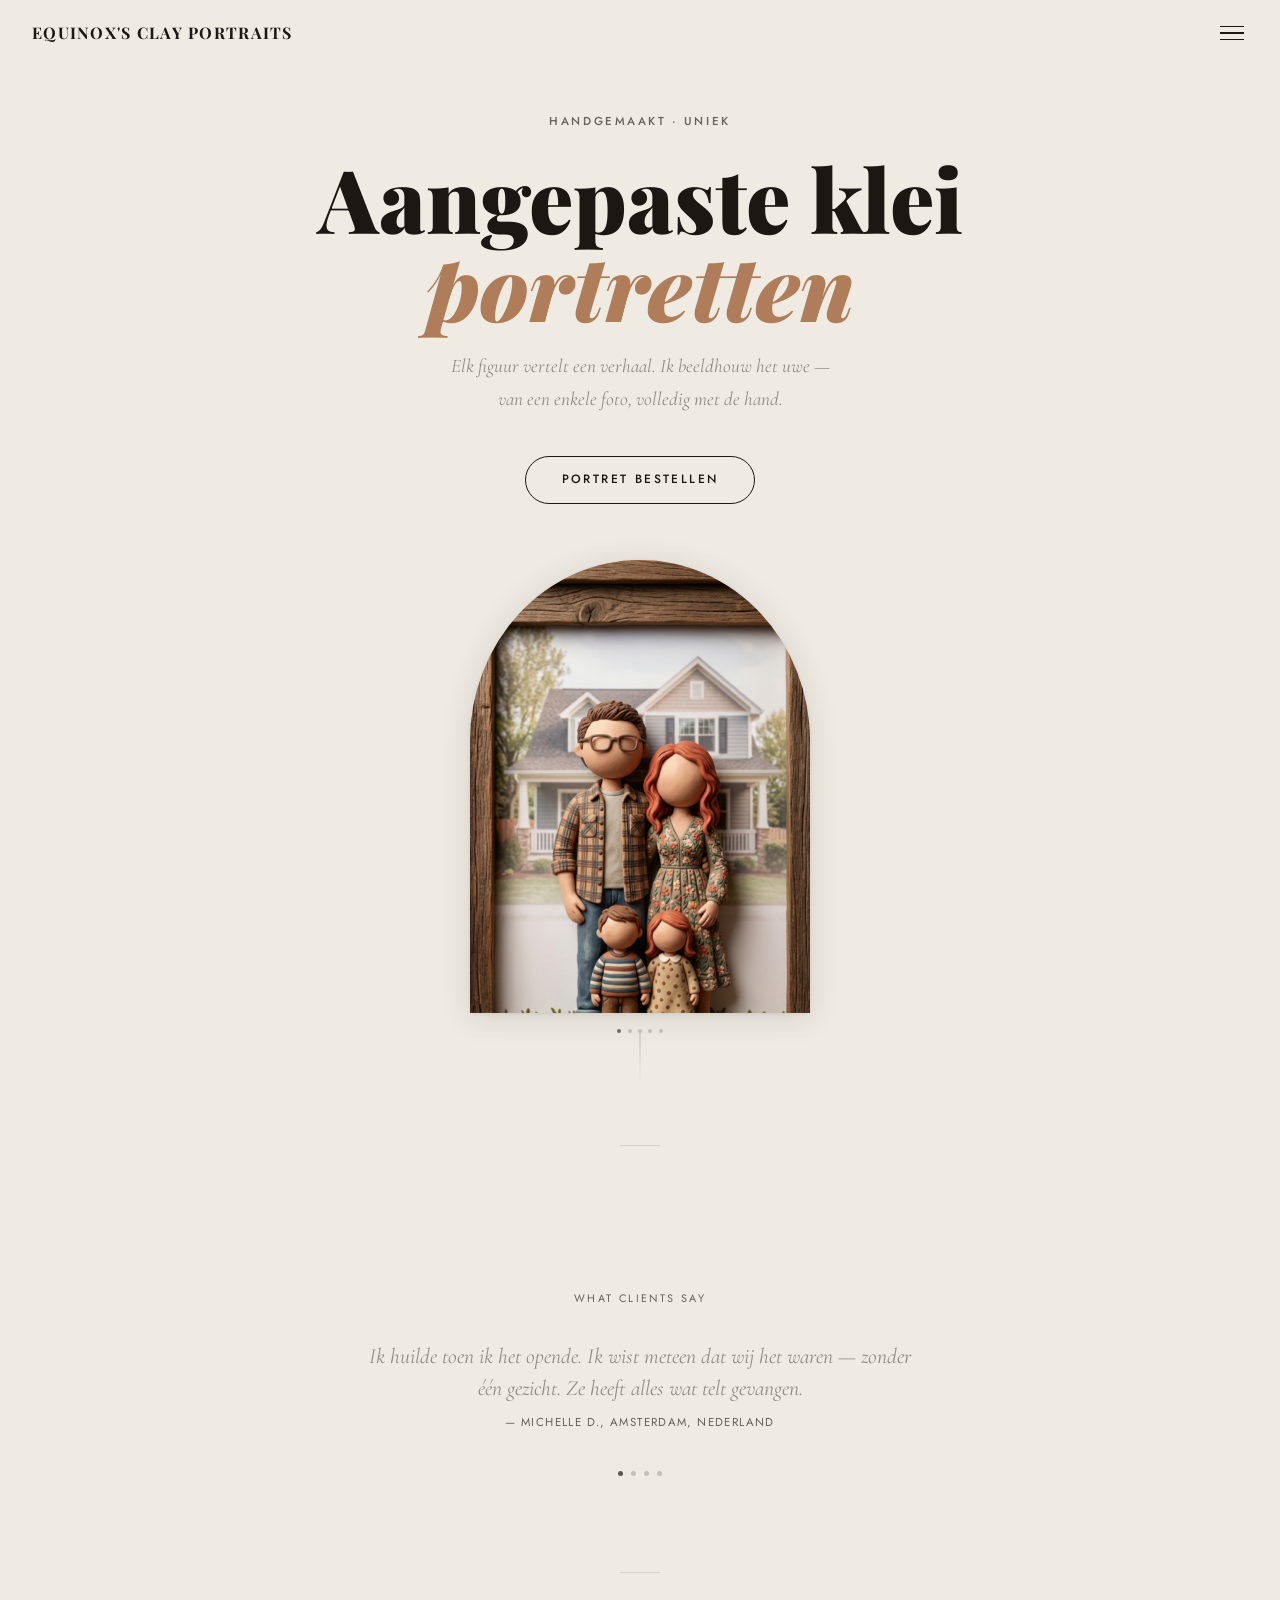
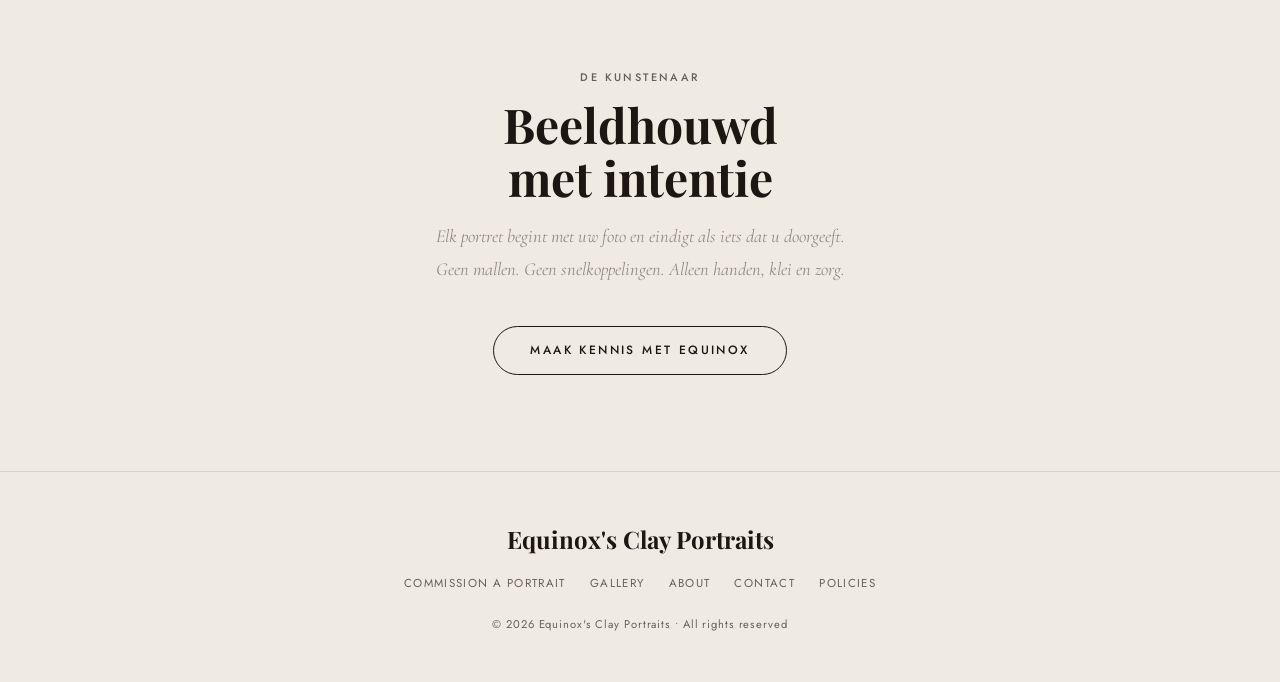
==== commit ace48183: "Find & replace via Repository Utility" ====
--- a/index.html
+++ b/index.html
@@ -3,7 +3,7 @@
 <head>
 <meta charset="UTF-8"/>
 <meta name="viewport" content="width=device-width,initial-scale=1.0"/>
-<title>Sharon's Clay Portraits — Sharon's Clay Portraits</title>
+<title>Equinox's Clay Portraits — Equinox's Clay Portraits</title>
 <link rel="manifest" href="manifest.json"/>
 <link rel="icon" href="icon-192.png" type="image/png"/>
 <link rel="apple-touch-icon" href="apple-touch-icon.png"/>
@@ -28,7 +28,7 @@
   <span class="nav-close-hint">Press ESC or tap anywhere to close</span>
 </nav>
 <header id="siteHeader">
-  <a class="site-name" href="index.html">Sharon's Clay Portraits</a>
+  <a class="site-name" href="index.html">Equinox's Clay Portraits</a>
   <button class="hamburger" id="hamburger" aria-label="Menu"><span></span><span></span><span></span></button>
 </header>
 <div id="lightbox" style="position:fixed;inset:0;z-index:300;background:rgba(0,0,0,0.92);display:flex;flex-direction:column;align-items:center;justify-content:center;padding:2rem;opacity:0;pointer-events:none;transition:opacity 0.4s;">
@@ -63,7 +63,7 @@
 <div class="testimonial-item active"><p class="testimonial-quote">Ik huilde toen ik het opende. Ik wist meteen dat wij het waren — zonder één gezicht. Ze heeft alles wat telt gevangen.</p><p class="testimonial-author">— Michelle D., Amsterdam, Nederland</p></div>
 <div class="testimonial-item"><p class="testimonial-quote">Het meest attente cadeau dat ik ooit heb gegeven. Mijn moeder hield het tien minuten vast zonder een woord te zeggen. Geen gezicht nodig — het was onmiskenbaar zij.</p><p class="testimonial-author">— Thomas B., Brussel, België</p></div>
 <div class="testimonial-item"><p class="testimonial-quote">Ze heeft gevangen hoe hij altijd stond, hoe hij zijn handen hield. Ik had geen gezicht nodig. Ik had hem nodig. En hier is hij.</p><p class="testimonial-author">— Katrien V., Gent, België</p></div>
-<div class="testimonial-item"><p class="testimonial-quote">Mijn oma fluisterde: 'Dat ben ik toch?' Geen ogen, geen mond — en toch wist ze het. Sharons werk is buitengewoon.</p><p class="testimonial-author">— Sarah M., Rotterdam, Nederland</p></div>
+<div class="testimonial-item"><p class="testimonial-quote">Mijn oma fluisterde: 'Dat ben ik toch?' Geen ogen, geen mond — en toch wist ze het. Equinoxs werk is buitengewoon.</p><p class="testimonial-author">— Sarah M., Rotterdam, Nederland</p></div>
   </div>
   <div id="tDots" style="display:flex;justify-content:center;gap:0.5rem;"><span class="active" data-idx="0"></span><span class="" data-idx="1"></span><span class="" data-idx="2"></span><span class="" data-idx="3"></span></div>
 </section>
@@ -72,10 +72,10 @@
   <p class="section-label">De kunstenaar</p>
   <h2 style="font-family:'Playfair Display',serif;font-size:clamp(2rem,7vw,3rem);font-weight:700;line-height:1.1;margin-bottom:1rem;color:var(--ink);">Beeldhouwd<br>met intentie</h2>
   <p style="font-family:'Cormorant Garamond',serif;font-size:1.15rem;color:var(--ink-soft);max-width:420px;margin:0 auto 2.5rem;font-style:italic;line-height:1.8;">Elk portret begint met uw foto en eindigt als iets dat u doorgeeft. Geen mallen. Geen snelkoppelingen. Alleen handen, klei en zorg.</p>
-  <a href="about.html" class="btn-outline">Maak kennis met Sharon</a>
+  <a href="about.html" class="btn-outline">Maak kennis met Equinox</a>
 </section>
 <footer class="reveal">
-  <div class="footer-name">Sharon's Clay Portraits</div>
+  <div class="footer-name">Equinox's Clay Portraits</div>
   <div class="footer-links" style="display:flex;justify-content:center;gap:1.5rem;margin-bottom:1.5rem;flex-wrap:wrap;">
     <a href="commissions.html">Commission a Portrait</a>
     <a href="gallery.html">Gallery</a>
@@ -83,7 +83,7 @@
     <a href="contact.html">Contact</a>
     <a href="policies.html">Policies</a>
   </div>
-  <p style="font-family:'Jost',sans-serif;font-size:0.7rem;color:var(--muted);letter-spacing:0.08em;">&copy; 2026 Sharon's Clay Portraits&nbsp;&bull;&nbsp;All rights reserved</p>
+  <p style="font-family:'Jost',sans-serif;font-size:0.7rem;color:var(--muted);letter-spacing:0.08em;">&copy; 2026 Equinox's Clay Portraits&nbsp;&bull;&nbsp;All rights reserved</p>
 </footer>
 <script>
 var _hbg=document.getElementById("hamburger"),_nov=document.getElementById("navOverlay");
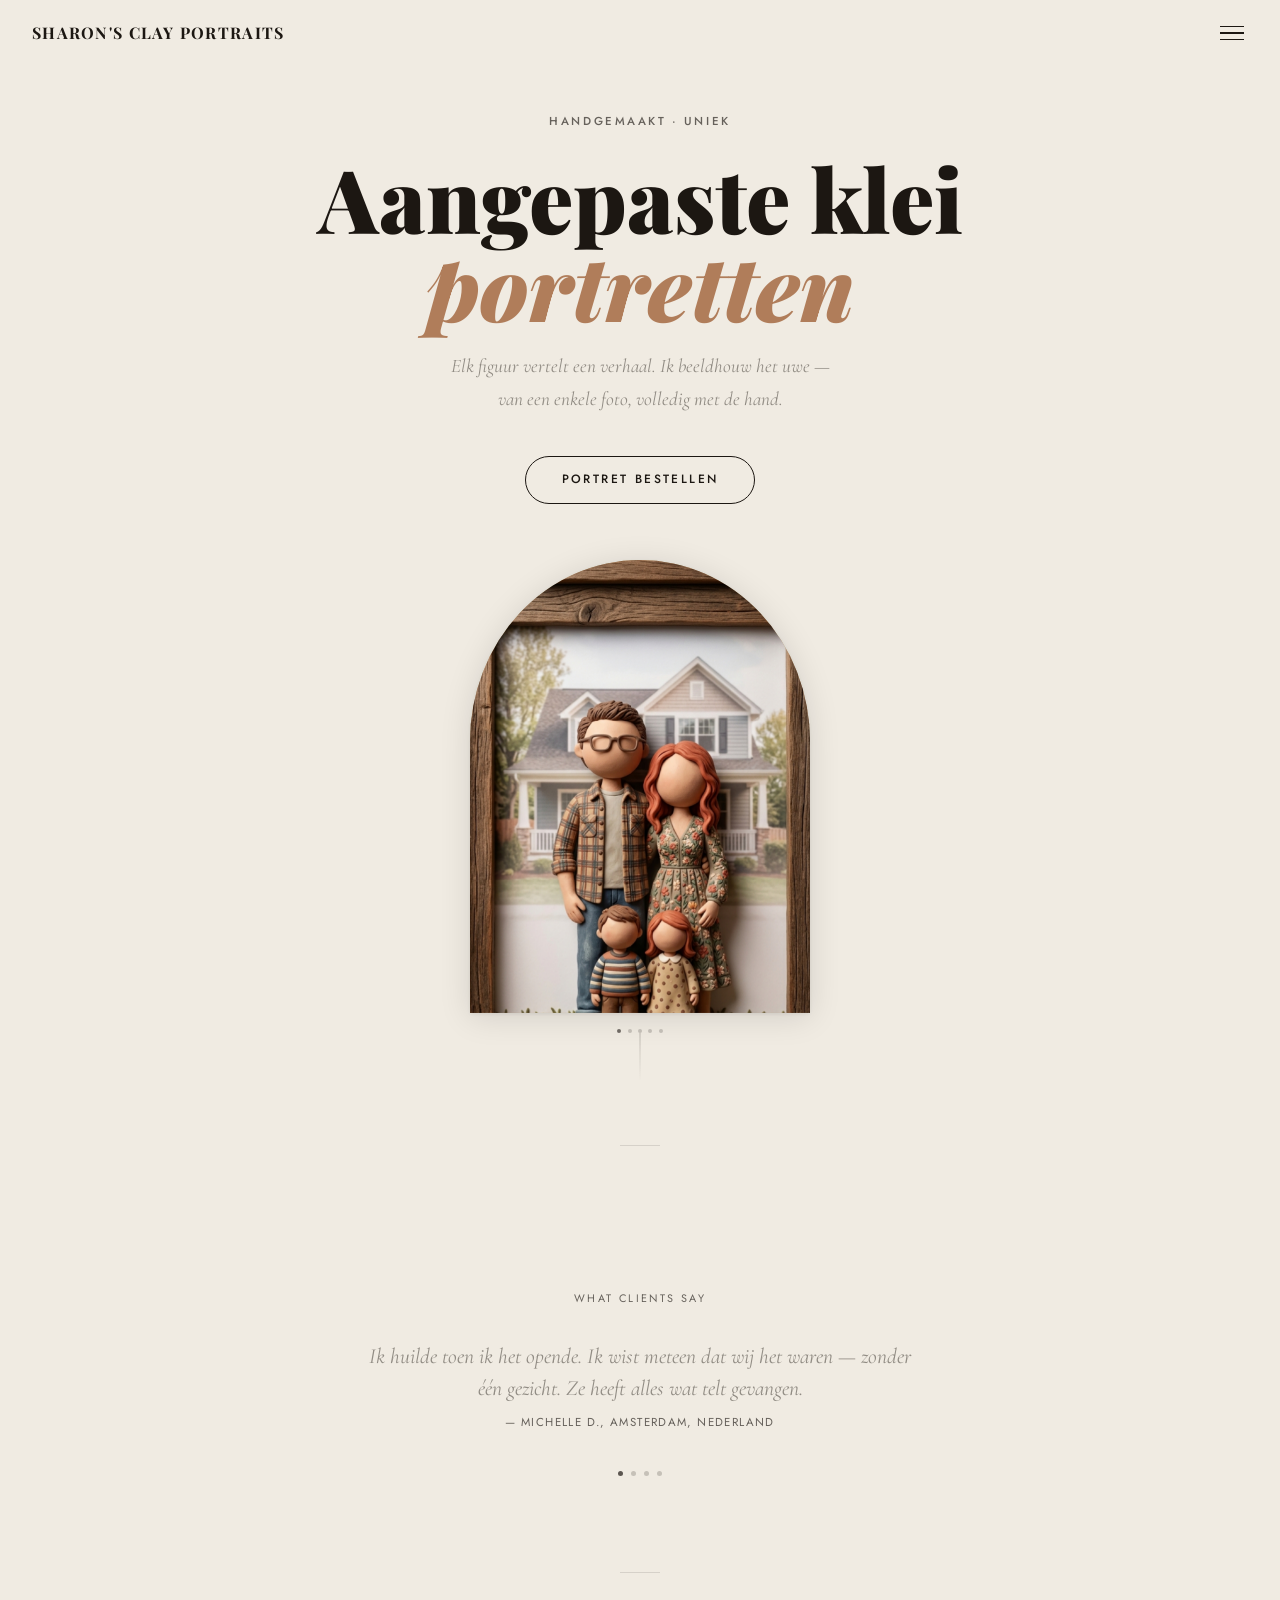
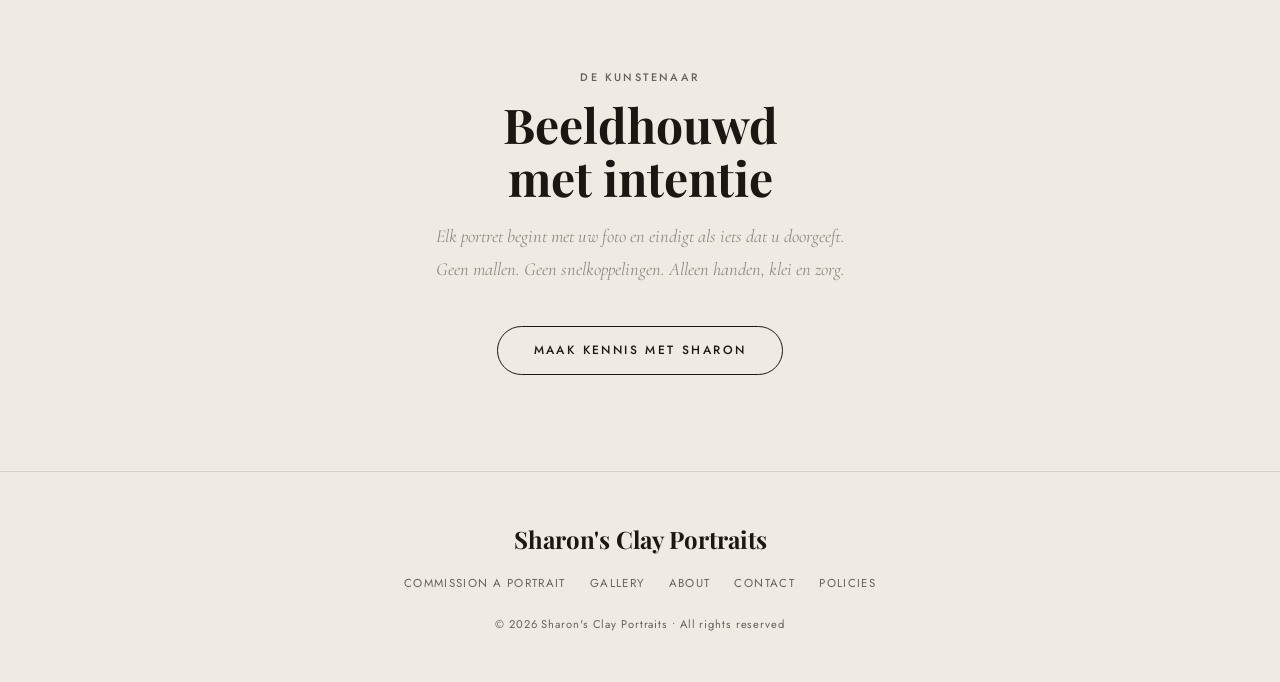
==== commit c72ea204: "Find & replace via Repository Utility" ====
--- a/index.html
+++ b/index.html
@@ -3,7 +3,7 @@
 <head>
 <meta charset="UTF-8"/>
 <meta name="viewport" content="width=device-width,initial-scale=1.0"/>
-<title>Equinox's Clay Portraits — Equinox's Clay Portraits</title>
+<title>Sharon's Clay Portraits — Sharon's Clay Portraits</title>
 <link rel="manifest" href="manifest.json"/>
 <link rel="icon" href="icon-192.png" type="image/png"/>
 <link rel="apple-touch-icon" href="apple-touch-icon.png"/>
@@ -28,7 +28,7 @@
   <span class="nav-close-hint">Press ESC or tap anywhere to close</span>
 </nav>
 <header id="siteHeader">
-  <a class="site-name" href="index.html">Equinox's Clay Portraits</a>
+  <a class="site-name" href="index.html">Sharon's Clay Portraits</a>
   <button class="hamburger" id="hamburger" aria-label="Menu"><span></span><span></span><span></span></button>
 </header>
 <div id="lightbox" style="position:fixed;inset:0;z-index:300;background:rgba(0,0,0,0.92);display:flex;flex-direction:column;align-items:center;justify-content:center;padding:2rem;opacity:0;pointer-events:none;transition:opacity 0.4s;">
@@ -63,7 +63,7 @@
 <div class="testimonial-item active"><p class="testimonial-quote">Ik huilde toen ik het opende. Ik wist meteen dat wij het waren — zonder één gezicht. Ze heeft alles wat telt gevangen.</p><p class="testimonial-author">— Michelle D., Amsterdam, Nederland</p></div>
 <div class="testimonial-item"><p class="testimonial-quote">Het meest attente cadeau dat ik ooit heb gegeven. Mijn moeder hield het tien minuten vast zonder een woord te zeggen. Geen gezicht nodig — het was onmiskenbaar zij.</p><p class="testimonial-author">— Thomas B., Brussel, België</p></div>
 <div class="testimonial-item"><p class="testimonial-quote">Ze heeft gevangen hoe hij altijd stond, hoe hij zijn handen hield. Ik had geen gezicht nodig. Ik had hem nodig. En hier is hij.</p><p class="testimonial-author">— Katrien V., Gent, België</p></div>
-<div class="testimonial-item"><p class="testimonial-quote">Mijn oma fluisterde: 'Dat ben ik toch?' Geen ogen, geen mond — en toch wist ze het. Equinoxs werk is buitengewoon.</p><p class="testimonial-author">— Sarah M., Rotterdam, Nederland</p></div>
+<div class="testimonial-item"><p class="testimonial-quote">Mijn oma fluisterde: 'Dat ben ik toch?' Geen ogen, geen mond — en toch wist ze het. Sharons werk is buitengewoon.</p><p class="testimonial-author">— Sarah M., Rotterdam, Nederland</p></div>
   </div>
   <div id="tDots" style="display:flex;justify-content:center;gap:0.5rem;"><span class="active" data-idx="0"></span><span class="" data-idx="1"></span><span class="" data-idx="2"></span><span class="" data-idx="3"></span></div>
 </section>
@@ -72,10 +72,10 @@
   <p class="section-label">De kunstenaar</p>
   <h2 style="font-family:'Playfair Display',serif;font-size:clamp(2rem,7vw,3rem);font-weight:700;line-height:1.1;margin-bottom:1rem;color:var(--ink);">Beeldhouwd<br>met intentie</h2>
   <p style="font-family:'Cormorant Garamond',serif;font-size:1.15rem;color:var(--ink-soft);max-width:420px;margin:0 auto 2.5rem;font-style:italic;line-height:1.8;">Elk portret begint met uw foto en eindigt als iets dat u doorgeeft. Geen mallen. Geen snelkoppelingen. Alleen handen, klei en zorg.</p>
-  <a href="about.html" class="btn-outline">Maak kennis met Equinox</a>
+  <a href="about.html" class="btn-outline">Maak kennis met Sharon</a>
 </section>
 <footer class="reveal">
-  <div class="footer-name">Equinox's Clay Portraits</div>
+  <div class="footer-name">Sharon's Clay Portraits</div>
   <div class="footer-links" style="display:flex;justify-content:center;gap:1.5rem;margin-bottom:1.5rem;flex-wrap:wrap;">
     <a href="commissions.html">Commission a Portrait</a>
     <a href="gallery.html">Gallery</a>
@@ -83,7 +83,7 @@
     <a href="contact.html">Contact</a>
     <a href="policies.html">Policies</a>
   </div>
-  <p style="font-family:'Jost',sans-serif;font-size:0.7rem;color:var(--muted);letter-spacing:0.08em;">&copy; 2026 Equinox's Clay Portraits&nbsp;&bull;&nbsp;All rights reserved</p>
+  <p style="font-family:'Jost',sans-serif;font-size:0.7rem;color:var(--muted);letter-spacing:0.08em;">&copy; 2026 Sharon's Clay Portraits&nbsp;&bull;&nbsp;All rights reserved</p>
 </footer>
 <script>
 var _hbg=document.getElementById("hamburger"),_nov=document.getElementById("navOverlay");
